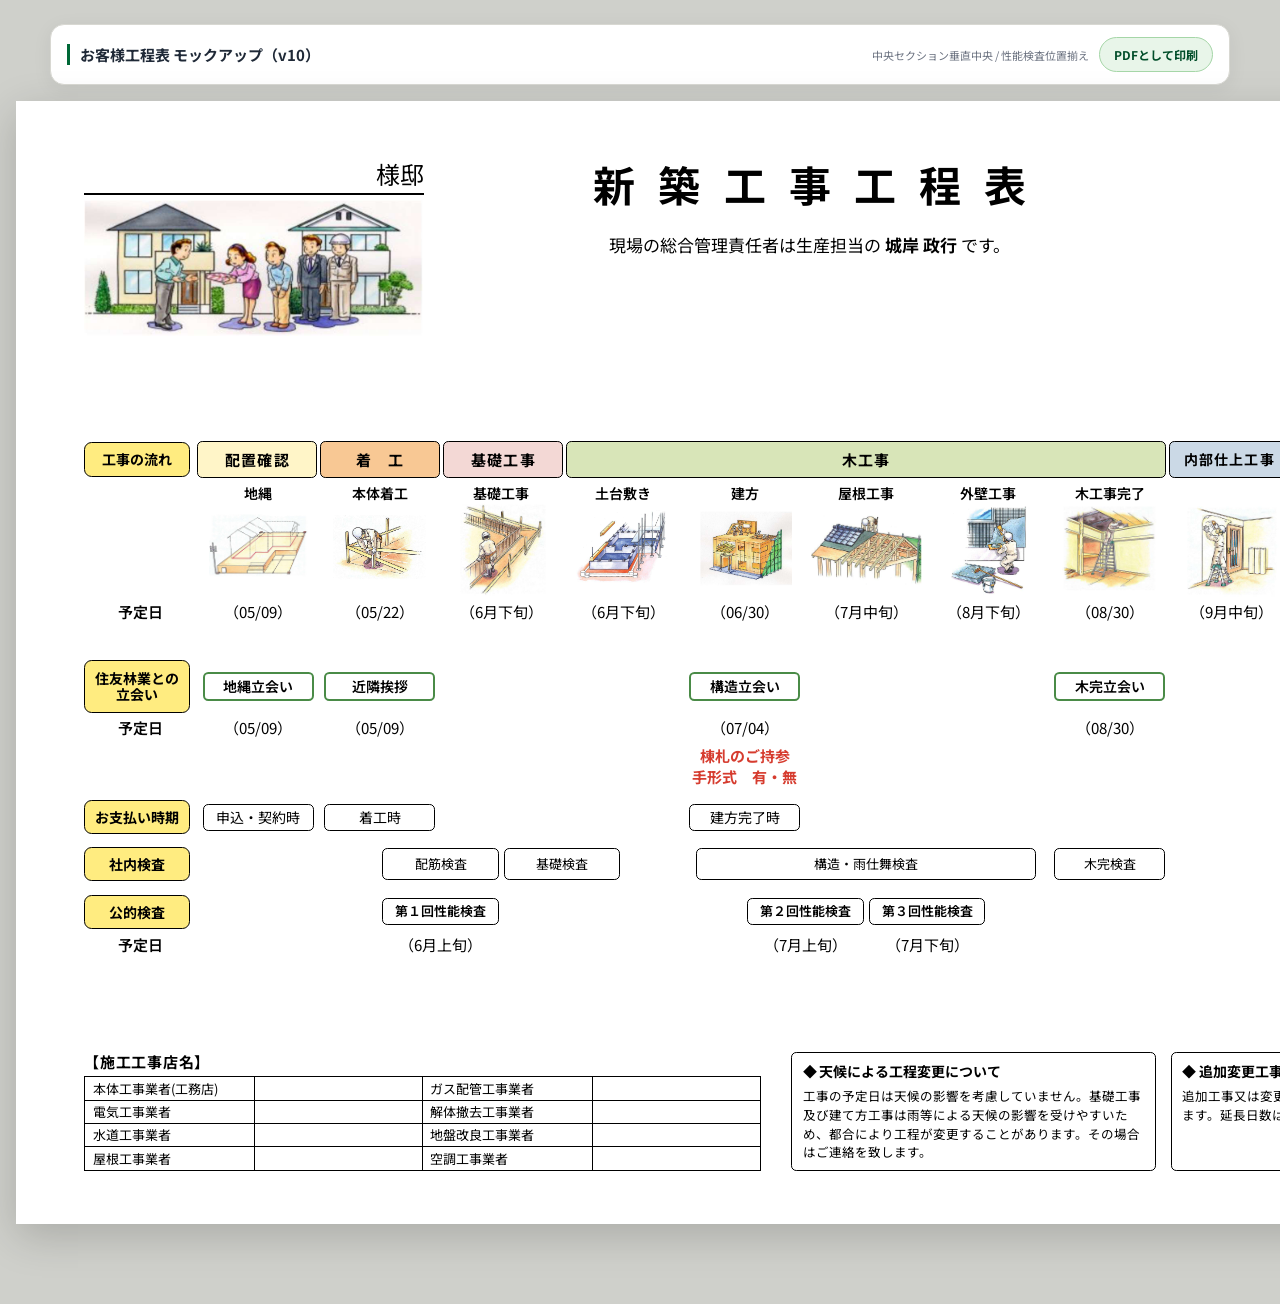
==== mockup-customer-schedule.html @ 592bda49 "feat: お客様工程表作成ツールを追加 - 物件選択 + 業者8業種（プルダウン + 直接入力 + 空欄OK + 業者マスタ管理） - お支払い時期・特殊メッセージのラベル/位置/表示の動的編集 -" ====
<!DOCTYPE html>
<html lang="ja">
<head>
<meta charset="UTF-8">
<meta name="viewport" content="width=device-width, initial-scale=1.0">
<title>お客様工程表 モックアップ — m's hub</title>
<link href="https://fonts.googleapis.com/css2?family=Noto+Sans+JP:wght@400;500;600;700;800&display=swap" rel="stylesheet">
<style>
  *, *::before, *::after { box-sizing: border-box; margin: 0; padding: 0; }

  :root {
    --c1: #fff5c8;
    --c2: #f8c894;
    --c3: #f3d8d5;
    --c4: #d8e5b8;
    --c5: #cbd9e6;
    --c6: #d8d3e0;
    --c7: #f3d8d5;

    --label-yellow: #ffec80;
    --green-frame: #4a8b47;
    --red-msg: #d63c2f;

    --ff-go: 'Hiragino Kaku Gothic ProN', 'Yu Gothic', 'YuGothic', 'Noto Sans JP', 'MS PGothic', sans-serif;
  }

  body {
    font-family: var(--ff-go);
    background: #cfd0cb;
    color: #000;
    min-height: 100vh;
    padding: 24px 16px 80px;
    -webkit-font-smoothing: antialiased;
  }
  .toolbar {
    max-width: 1180px; margin: 0 auto 16px;
    display: flex; gap: 10px; align-items: center;
    background: #fff; padding: 12px 16px;
    border: 1.5px solid #d8d8d2;
    border-radius: 14px;
    box-shadow: 0 4px 20px rgba(15,25,20,0.06);
  }
  .toolbar-title {
    font-size: 15px; font-weight: 700; color: #1f2937;
    border-left: 3px solid #006837; padding-left: 10px;
  }
  .toolbar-meta { font-size: 11px; color: #6b7280; margin-left: auto; }
  .toolbar button {
    font-family: var(--ff-go); font-size: 12px; font-weight: 700;
    padding: 8px 14px; border-radius: 999px;
    background: #e8f5e9; color: #004d29;
    border: 1.5px solid #a5d6a7; cursor: pointer;
  }

  /* A3 横（420×297mm）— 内部要素もA3に最適化（A4 v10 比 約1.4倍） */
  .page {
    width: 420mm;
    height: 297mm;
    margin: 0 auto;
    background: #fff;
    box-shadow: 0 12px 40px rgba(0,0,0,0.18);
    padding: 14mm 18mm;
    color: #000;
    font-size: 14px;
    line-height: 1.3;
    display: flex;
    flex-direction: column;
  }

  /* ---------- ヘッダー（固定）— 左右対称化 ---------- */
  .head {
    flex-shrink: 0;
    display: grid;
    grid-template-columns: 95mm 1fr 95mm;
    column-gap: 5mm;
    align-items: start;
    height: 50mm;
  }
  .head-l { display: flex; flex-direction: column; align-items: flex-start; }
  .prop-name {
    display: flex;
    align-items: baseline;
    font-family: var(--ff-go);
    font-size: 24px;
    font-weight: 400;
    width: 90mm;
    margin: 2mm 0 0 0;
    padding-bottom: 1.4mm;
    border-bottom: 0.6mm solid #000;
    line-height: 1.1;
  }
  .prop-name .blank { flex: 1; }
  .head-fam { width: 95mm; height: 36mm; margin-top: 1.4mm; overflow: hidden; }
  .head-fam img { width: 100%; height: 100%; object-fit: contain; object-position: left center; }

  .head-c { text-align: center; padding-top: 0; }
  .head-title {
    font-family: var(--ff-go);
    font-size: 42px;
    font-weight: 700;
    letter-spacing: 0.55em;
    color: #000;
    line-height: 1.1;
    padding: 2mm 0 0 0.55em;
    white-space: nowrap;
  }
  .head-resp { margin-top: 7mm; font-size: 17px; }
  .head-resp strong { font-weight: 700; }

  .head-r { text-align: right; font-size: 14px; line-height: 1.5; padding-top: 0.7mm; }
  .head-r-logo { display: flex; justify-content: flex-end; align-items: center; margin-bottom: 1.4mm; }
  .head-r-logo img { height: 7mm; width: auto; display: block; }
  .head-r-branch { font-size: 15px; font-weight: 500; margin-bottom: 0.4mm; }
  .head-r-addr { font-size: 13px; line-height: 1.45; }
  .head-person { margin-top: 3.5mm; font-size: 16px; font-weight: 700; }

  /* ---------- 中央セクション（垂直中央寄せで上下バランス） ---------- */
  .middle {
    flex: 1;
    min-height: 0;
    display: flex;
    flex-direction: column;
    justify-content: center;
    padding: 4mm 0;
  }

  /* 12カラム */
  .row12 {
    display: grid;
    grid-template-columns: 30mm repeat(11, 1fr);
    align-items: center;
  }
  .row12 > * { grid-row: 1; }

  .lbl {
    background: var(--label-yellow);
    border: 0.4mm solid #000;
    border-radius: 2mm;
    font-family: var(--ff-go);
    font-size: 14px; font-weight: 700;
    text-align: center;
    line-height: 1.15;
    padding: 0.7mm 0.7mm;
    height: 9mm;
    width: 28mm;
    display: flex; align-items: center; justify-content: center;
    grid-column: 1;
  }
  .lbl-2line {
    height: 14mm;
    flex-direction: column;
    font-size: 14px;
  }
  .lbl-text {
    font-size: 15px; font-weight: 600; text-align: center;
    grid-column: 1;
  }

  /* 工事の流れ */
  .flow-row { margin-top: 0; }
  .flow-bar {
    grid-column: 2 / 13;
    display: grid;
    grid-template-columns: 1fr 1fr 1fr 5fr 1fr 1fr 1fr;
    column-gap: 0.8mm;
    height: 10mm;
  }
  .flow-seg {
    display: flex; align-items: center; justify-content: center;
    font-family: var(--ff-go);
    font-size: 15px; font-weight: 700;
    letter-spacing: 0.08em;
    border: 0.4mm solid #000;
    border-radius: 1.4mm;
  }
  .flow-seg.s1 { background: var(--c1); }
  .flow-seg.s2 { background: var(--c2); }
  .flow-seg.s3 { background: var(--c3); }
  .flow-seg.s4 { background: var(--c4); }
  .flow-seg.s5 { background: var(--c5); font-size: 14px; }
  .flow-seg.s6 { background: var(--c6); }
  .flow-seg.s7 { background: var(--c7); }

  /* 11工程 */
  .steps-row { margin-top: 2mm; }
  .step-name-cell { text-align: center; font-size: 14px; font-weight: 600; line-height: 1; }

  .illus-row { margin-top: 0.7mm; height: 25mm; }
  .illus-cell {
    height: 25mm;
    display: flex; align-items: center; justify-content: center;
    padding: 0 1.4mm;
  }
  .illus-cell img { max-width: 100%; max-height: 100%; object-fit: contain; }

  .dates-row { margin-top: 1.4mm; }
  .dates-row .date { text-align: center; font-size: 15px; padding: 0; line-height: 1.2; }

  /* 立会い 名前 */
  .ta-name-row { margin-top: 10mm; align-items: center; }
  .ta-cell { display: flex; align-items: center; justify-content: center; padding: 0 1.4mm; }
  .ta-box {
    border: 0.6mm solid var(--green-frame);
    background: #fff;
    width: 100%;
    text-align: center;
    font-size: 14px; font-weight: 600;
    padding: 1.1mm 0.7mm;
    border-radius: 1.4mm;
    line-height: 1.2;
  }

  /* 立会い 予定日（プレーンテキスト） */
  .ta-date-row { margin-top: 1.4mm; align-items: center; }
  .ta-date-cell { text-align: center; font-size: 15px; padding: 0; line-height: 1.2; }

  /* 棟札のご持参 + 手形式 — 動的位置（grid-column はインラインで指定） */
  .red-row { margin-top: 2mm; }
  .red-msg {
    text-align: center;
    color: var(--red-msg);
    font-weight: 700;
    font-size: 15px;
    line-height: 1.4;
  }

  /* お支払い時期 */
  .pay-row { margin-top: 3.5mm; }
  .pay-cell { display: flex; align-items: center; justify-content: center; padding: 0 1.4mm; }
  .pay-box {
    border: 0.4mm solid #000;
    background: #fff;
    text-align: center;
    font-size: 14px;
    padding: 1.1mm 0.7mm;
    width: 100%;
    border-radius: 1.4mm;
    line-height: 1.2;
  }
  .pay-cell.between-11-12 {
    grid-column: 11 / 13;
    justify-content: center;
  }
  .pay-cell.between-11-12 .pay-box { width: 50%; }

  /* 社内検査 */
  .insp-in-row { margin-top: 3.5mm; }
  .insp-cell { display: flex; align-items: center; justify-content: center; padding: 0 1.4mm; }
  .insp-box {
    border: 0.4mm solid #000;
    background: #fff;
    text-align: center;
    font-size: 13px;
    padding: 0.7mm 0.7mm;
    width: 100%;
    border-radius: 1.4mm;
    line-height: 1.1;
    min-height: 8.5mm;
    display: flex; align-items: center; justify-content: center;
  }
  .insp-cell.between-3-4 { grid-column: 3 / 5; justify-content: center; }
  .insp-cell.between-3-4 .insp-box,
  .insp-cell.between-3-4 .pub-box { width: 50%; }
  .insp-cell.between-4-5 { grid-column: 4 / 6; justify-content: center; }
  .insp-cell.between-4-5 .insp-box { width: 50%; }
  .insp-cell.between-6-7 { grid-column: 6 / 8; justify-content: center; }
  .insp-cell.between-6-7 .pub-box { width: 50%; }
  .insp-cell.between-7-8 { grid-column: 7 / 9; justify-content: center; }
  .insp-cell.between-7-8 .pub-box { width: 50%; }
  .insp-cell.span-6-9 { grid-column: 6 / 9; justify-content: center; }
  .insp-cell.span-6-9 .insp-box { width: 96%; }

  /* 公的検査 */
  .insp-pub-row { margin-top: 3.5mm; }
  .pub-box {
    border: 0.4mm solid #000;
    background: #fff;
    text-align: center;
    font-size: 13px; font-weight: 600;
    padding: 1.1mm 0.6mm;
    width: 100%;
    border-radius: 1.4mm;
  }

  .pub-dates-row { margin-top: 1.7mm; }
  .pub-date {
    text-align: center;
    font-size: 15px;
    padding: 0;
    line-height: 1.2;
  }
  .pub-date.between-3-4 { grid-column: 3 / 5; }
  .pub-date.between-6-7 { grid-column: 6 / 8; }
  .pub-date.between-7-8 { grid-column: 7 / 9; }

  /* ---------- フッター（固定） ---------- */
  .foot {
    flex-shrink: 0;
    display: grid;
    grid-template-columns: 1fr 1.1fr;
    gap: 8mm;
    align-items: stretch;
  }
  .vendors-wrap { display: flex; flex-direction: column; gap: 1.2mm; }
  .vendors-title { font-size: 15px; font-weight: 700; letter-spacing: 0.05em; }
  .vendors {
    display: grid;
    grid-template-columns: 45mm 1fr 45mm 1fr;
    border-top: 0.4mm solid #000;
    border-left: 0.4mm solid #000;
    flex: 1;
  }
  .vendors > div {
    padding: 0.7mm 2mm;
    border-right: 0.4mm solid #000;
    border-bottom: 0.4mm solid #000;
    font-size: 13px;
    display: flex; align-items: center;
    background: #fff;
    line-height: 1.2;
    min-height: 6mm;
  }

  .notes {
    display: grid;
    grid-template-columns: 1fr 1fr;
    gap: 4mm;
    font-size: 12.5px;
    line-height: 1.5;
  }
  .notes > div {
    border: 0.4mm solid #000;
    border-radius: 1.4mm;
    padding: 2mm 2.8mm;
    background: #fff;
    display: flex;
    flex-direction: column;
  }
  .notes h4 {
    font-size: 14px; font-weight: 700;
    color: #000; margin-bottom: 1.4mm;
  }
  .notes h4::before { content: '◆'; margin-right: 0.7mm; }

  /* テンプレート埋め込みモード（iframe / ?embed=1） */
  body.embed {
    padding: 0;
    background: transparent;
    min-height: auto;
  }
  body.embed .toolbar { display: none; }
  body.embed .page-wrap {
    transform: scale(calc(100vw / 1590px));
    transform-origin: top left;
  }
  body.embed .page { box-shadow: none; margin: 0; }

  /* 印刷モード（?print=1）— 縮小せずA3原寸でレンダリング */
  body.print-mode { padding: 0; background: #fff; }
  body.print-mode .toolbar { display: none; }
  body.print-mode .page-wrap { transform: none !important; }
  body.print-mode .page { box-shadow: none; margin: 0; }

  .msg-line { display: block; }
  .msg-line.hidden { display: none !important; }
  .pay-box.hidden { visibility: hidden; }

  /* 印刷 */
  @page { size: A3 landscape; margin: 0; }
  @media print {
    body { background: #fff; padding: 0; }
    .toolbar { display: none; }
    .page { box-shadow: none; margin: 0; }
    .page-wrap { transform: none !important; }
  }

  @media (max-width: 1700px) {
    body:not(.embed):not(.print-mode) .page-wrap {
      transform-origin: top center;
      transform: scale(min(calc((100vw - 32px) / 1590px), 1));
    }
  }
</style>
</head>
<body>

<div class="toolbar">
  <span class="toolbar-title">お客様工程表 モックアップ（v10）</span>
  <span class="toolbar-meta">中央セクション垂直中央 / 性能検査位置揃え</span>
  <button onclick="window.print()">PDFとして印刷</button>
</div>

<div class="page-wrap">
<div class="page">

  <!-- ============ ヘッダー ============ -->
  <div class="head">
    <div class="head-l">
      <div class="prop-name"><span id="prop-surname"></span><span class="blank">&nbsp;</span>様邸</div>
      <div class="head-fam">
        <img src="assets/customer-schedule/00_kanseifamily.png" alt="完成家族">
      </div>
    </div>
    <div class="head-c">
      <div class="head-title">新築工事工程表</div>
      <div class="head-resp">現場の総合管理責任者は生産担当の <strong>城岸 政行</strong> です。</div>
    </div>
    <div class="head-r">
      <div class="head-r-logo">
        <img src="assets/customer-schedule/_logo_sumitomo.png" alt="住友林業株式会社">
      </div>
      <div class="head-r-branch">岐阜支店</div>
      <div class="head-r-addr">〒500-8842 岐阜県岐阜市金町6-6</div>
      <div class="head-r-addr">ニッセイ岐阜ビル11階</div>
      <div class="head-r-addr">TEL：058-267-7711　FAX：058-267-7715</div>
      <div class="head-person">生産担当：城岸 政行</div>
    </div>
  </div>

  <!-- ============ 中央セクション（工事の流れ〜公的検査） ============ -->
  <div class="middle">

    <!-- 工事の流れ -->
    <div class="row12 flow-row">
      <div class="lbl">工事の流れ</div>
      <div class="flow-bar">
        <div class="flow-seg s1">配置確認</div>
        <div class="flow-seg s2">着　工</div>
        <div class="flow-seg s3">基礎工事</div>
        <div class="flow-seg s4">木工事</div>
        <div class="flow-seg s5">内部仕上工事</div>
        <div class="flow-seg s6">竣　工</div>
        <div class="flow-seg s7">お引渡し</div>
      </div>
    </div>

    <!-- 11工程 名前 -->
    <div class="row12 steps-row">
      <div></div>
      <div class="step-name-cell">地縄</div>
      <div class="step-name-cell">本体着工</div>
      <div class="step-name-cell">基礎工事</div>
      <div class="step-name-cell">土台敷き</div>
      <div class="step-name-cell">建方</div>
      <div class="step-name-cell">屋根工事</div>
      <div class="step-name-cell">外壁工事</div>
      <div class="step-name-cell">木工事完了</div>
      <div class="step-name-cell">　</div>
      <div class="step-name-cell">　</div>
      <div class="step-name-cell">　</div>
    </div>

    <!-- イラスト -->
    <div class="row12 illus-row">
      <div></div>
      <div class="illus-cell"><img src="assets/customer-schedule/01_jinawa.png"></div>
      <div class="illus-cell"><img src="assets/customer-schedule/02_chakkou.png"></div>
      <div class="illus-cell"><img src="assets/customer-schedule/03_kiso.png"></div>
      <div class="illus-cell"><img src="assets/customer-schedule/04_dodai.png"></div>
      <div class="illus-cell"><img src="assets/customer-schedule/05_tatekata.png"></div>
      <div class="illus-cell"><img src="assets/customer-schedule/06_yane.png"></div>
      <div class="illus-cell"><img src="assets/customer-schedule/07_gaiheki.png"></div>
      <div class="illus-cell"><img src="assets/customer-schedule/08_mokkan.png"></div>
      <div class="illus-cell"><img src="assets/customer-schedule/09_naibu.png"></div>
      <div class="illus-cell"><img src="assets/customer-schedule/10_shunkou.png"></div>
      <div class="illus-cell"><img src="assets/customer-schedule/11_hikiwatashi.png"></div>
    </div>

    <!-- 予定日（11工程） -->
    <div class="row12 dates-row">
      <div class="lbl-text">予定日</div>
      <div class="date" id="d-jinawa">（05/09）</div>
      <div class="date" id="d-chakkou">（05/22）</div>
      <div class="date" id="d-kiso">（6月下旬）</div>
      <div class="date" id="d-dodai">（6月下旬）</div>
      <div class="date" id="d-tatekata">（06/30）</div>
      <div class="date" id="d-yane">（7月中旬）</div>
      <div class="date" id="d-gaiheki">（8月下旬）</div>
      <div class="date" id="d-mokkan">（08/30）</div>
      <div class="date" id="d-naibu">（9月中旬）</div>
      <div class="date" id="d-shunkou">（09/15）</div>
      <div class="date" id="d-hikiwatashi">（10/03）</div>
    </div>

    <!-- 住友林業との立会い 名前 -->
    <div class="row12 ta-name-row">
      <div class="lbl lbl-2line">住友林業との<br>立会い</div>
      <div class="ta-cell"><div class="ta-box">地縄立会い</div></div>
      <div class="ta-cell"><div class="ta-box">近隣挨拶</div></div>
      <div class="ta-cell"></div>
      <div class="ta-cell"></div>
      <div class="ta-cell"><div class="ta-box">構造立会い</div></div>
      <div class="ta-cell"></div>
      <div class="ta-cell"></div>
      <div class="ta-cell"><div class="ta-box">木完立会い</div></div>
      <div class="ta-cell"></div>
      <div class="ta-cell"><div class="ta-box">竣工立会い</div></div>
      <div class="ta-cell"></div>
    </div>

    <!-- 立会い 予定日（プレーンテキストラベル） -->
    <div class="row12 ta-date-row">
      <div class="lbl-text">予定日</div>
      <div class="ta-date-cell" id="ta-jinawa">（05/09）</div>
      <div class="ta-date-cell" id="ta-kinjo">（05/09）</div>
      <div class="ta-date-cell"></div>
      <div class="ta-date-cell"></div>
      <div class="ta-date-cell" id="ta-kouzou">（07/04）</div>
      <div class="ta-date-cell"></div>
      <div class="ta-date-cell"></div>
      <div class="ta-date-cell" id="ta-mokkan">（08/30）</div>
      <div class="ta-date-cell"></div>
      <div class="ta-date-cell" id="ta-shunkou">（09/20）</div>
      <div class="ta-date-cell"></div>
    </div>

    <!-- 特殊メッセージ（動的レンダリング） -->
    <div class="row12 red-row" id="redRow">
      <div></div>
    </div>

    <!-- お支払い時期（動的レンダリング） -->
    <div class="row12 pay-row" id="payRow">
      <div class="lbl">お支払い時期</div>
    </div>

    <!-- 社内検査 -->
    <div class="row12 insp-in-row">
      <div class="lbl">社内検査</div>
      <div class="insp-cell between-3-4"><div class="insp-box">配筋検査</div></div>
      <div class="insp-cell between-4-5"><div class="insp-box">基礎検査</div></div>
      <div class="insp-cell span-6-9"><div class="insp-box">構造・雨仕舞検査</div></div>
      <div class="insp-cell" style="grid-column: 9;"><div class="insp-box">木完検査</div></div>
      <div class="insp-cell" style="grid-column: 11;"><div class="insp-box">竣工検査</div></div>
    </div>

    <!-- 公的検査 -->
    <div class="row12 insp-pub-row">
      <div class="lbl">公的検査</div>
      <div class="insp-cell between-3-4"><div class="pub-box">第１回性能検査</div></div>
      <div class="insp-cell between-6-7"><div class="pub-box">第２回性能検査</div></div>
      <div class="insp-cell between-7-8"><div class="pub-box">第３回性能検査</div></div>
      <div class="insp-cell" style="grid-column: 11;"><div class="pub-box">第４回性能検査</div></div>
      <div class="insp-cell" style="grid-column: 12;"><div class="pub-box">完了検査</div></div>
    </div>

    <!-- 公的検査 予定日 -->
    <div class="row12 pub-dates-row">
      <div class="lbl-text">予定日</div>
      <div class="pub-date between-3-4" id="pd-1">（6月上旬）</div>
      <div class="pub-date between-6-7" id="pd-2">（7月上旬）</div>
      <div class="pub-date between-7-8" id="pd-3">（7月下旬）</div>
      <div class="pub-date" style="grid-column: 11;" id="pd-4">（09/15）</div>
      <div class="pub-date" style="grid-column: 12;" id="pd-completion">（09/15）</div>
    </div>

  </div>
  <!-- /middle -->

  <!-- ============ フッター ============ -->
  <div class="foot">
    <div class="vendors-wrap">
      <div class="vendors-title">【施工工事店名】</div>
      <div class="vendors">
        <div>本体工事業者(工務店)</div>
        <div id="vendor-main"></div>
        <div>ガス配管工事業者</div>
        <div id="vendor-gas"></div>

        <div>電気工事業者</div>
        <div id="vendor-electric"></div>
        <div>解体撤去工事業者</div>
        <div id="vendor-demo"></div>

        <div>水道工事業者</div>
        <div id="vendor-water"></div>
        <div>地盤改良工事業者</div>
        <div id="vendor-ground"></div>

        <div>屋根工事業者</div>
        <div id="vendor-roof"></div>
        <div>空調工事業者</div>
        <div id="vendor-aircon"></div>
      </div>
    </div>

    <div class="notes">
      <div>
        <h4>天候による工程変更について</h4>
        <div>工事の予定日は天候の影響を考慮していません。基礎工事及び建て方工事は雨等による天候の影響を受けやすいため、都合により工程が変更することがあります。その場合はご連絡を致します。</div>
      </div>
      <div>
        <h4>追加変更工事による工期延長</h4>
        <div>追加工事又は変更工事により工期が延長する場合がございます。延長日数は事前にご説明を致します。</div>
      </div>
    </div>
  </div>

</div>
</div>

<script>
// ================================================================
// 埋め込みモード（iframe / ?embed=1）— ツール画面のプレビューに使う
// ================================================================
(function() {
  const embedded = (window !== window.top) || /(?:^|[?&])embed=1(?:$|&)/.test(location.search);
  if (embedded) document.body.classList.add('embed');
  if (/(?:^|[?&])print=1(?:$|&)/.test(location.search)) {
    document.body.classList.add('print-mode');
  }
})();

// ================================================================
// applyData(data) — 親ウィンドウから呼ばれてDOMを更新
// data = {
//   surname: '山田',
//   vendors: { main: '...', electric: '...', water: '...', roof: '...',
//              gas: '...', demo: '...', ground: '...', aircon: '...' },
//   payments: { apply: bool, start: bool, frame: bool, done: bool },
//   messages: { munafuda: bool, tegata: bool }
// }
// ================================================================
function applyData(data) {
  if (!data || typeof data !== 'object') return;

  // 物件名（苗字）
  if (data.surname !== undefined) {
    const el = document.getElementById('prop-surname');
    if (el) el.textContent = data.surname || '';
  }

  // 業者
  if (data.vendors && typeof data.vendors === 'object') {
    ['main','electric','water','roof','gas','demo','ground','aircon'].forEach(k => {
      const el = document.getElementById('vendor-' + k);
      if (el && data.vendors[k] !== undefined) el.textContent = data.vendors[k] || '';
    });
  }

  // お支払い時期（配列形式：ラベル/位置/表示の編集可）
  if (Array.isArray(data.payments)) {
    renderPayments(data.payments);
  }

  // 特殊メッセージ（配列形式：テキスト/位置/表示の編集可）
  if (Array.isArray(data.messages)) {
    renderMessages(data.messages);
  }

  // 工程予定日（11個）
  if (data.workDates && typeof data.workDates === 'object') {
    ['jinawa','chakkou','kiso','dodai','tatekata','yane','gaiheki','mokkan','naibu','shunkou','hikiwatashi'].forEach(k => {
      const el = document.getElementById('d-' + k);
      if (el && data.workDates[k] !== undefined) el.textContent = data.workDates[k] || '';
    });
  }

  // 立会い予定日（5個）
  if (data.meetingDates && typeof data.meetingDates === 'object') {
    ['jinawa','kinjo','kouzou','mokkan','shunkou'].forEach(k => {
      const el = document.getElementById('ta-' + k);
      if (el && data.meetingDates[k] !== undefined) el.textContent = data.meetingDates[k] || '';
    });
  }

  // 公的検査予定日（5個）
  if (data.publicInspDates && typeof data.publicInspDates === 'object') {
    ['1','2','3','4','completion'].forEach(k => {
      const el = document.getElementById('pd-' + k);
      if (el && data.publicInspDates[k] !== undefined) el.textContent = data.publicInspDates[k] || '';
    });
  }
}
window.applyData = applyData;

// ================================================================
// お支払い・特殊メッセージの動的レンダリング
// 位置仕様：1=地縄, 2=本体着工, ... 11=お引渡し
//          1.5=地縄〜本体着工の中間, ... 10.5=竣工〜お引渡しの中間
// ================================================================
function applyPositionStyle(el, position) {
  const num = parseFloat(position);
  if (Number.isInteger(num)) {
    // 単一列：step N → grid col (N+1)
    el.style.gridColumn = String(num + 1);
  } else {
    // 中間：境界の前後 2 列にスパン → 中央寄せ
    const start = Math.floor(num);
    el.style.gridColumn = `${start + 1} / ${start + 3}`;
    el.style.justifyContent = 'center';
  }
}

function renderPayments(items) {
  const row = document.getElementById('payRow');
  if (!row) return;
  row.querySelectorAll('.pay-cell').forEach(el => el.remove());
  if (!Array.isArray(items)) return;
  items.forEach(item => {
    if (!item || item.shown === false || !item.label) return;
    const cell = document.createElement('div');
    cell.className = 'pay-cell';
    applyPositionStyle(cell, item.position);
    const box = document.createElement('div');
    box.className = 'pay-box';
    box.textContent = item.label;
    if (!Number.isInteger(parseFloat(item.position))) box.style.width = '50%';
    cell.appendChild(box);
    row.appendChild(cell);
  });
}

function renderMessages(items) {
  const row = document.getElementById('redRow');
  if (!row) return;
  row.querySelectorAll('.red-msg').forEach(el => el.remove());
  if (!Array.isArray(items)) return;
  // 同位置のメッセージは1つの容器にまとめて積み上げ
  const byPos = {};
  items.forEach(item => {
    if (!item || item.shown === false || !item.text) return;
    const key = String(item.position);
    if (!byPos[key]) byPos[key] = [];
    byPos[key].push(item);
  });
  Object.keys(byPos).forEach(posKey => {
    const container = document.createElement('div');
    container.className = 'red-msg';
    applyPositionStyle(container, parseFloat(posKey));
    byPos[posKey].forEach(item => {
      const span = document.createElement('span');
      span.className = 'msg-line';
      span.textContent = item.text;
      container.appendChild(span);
    });
    row.appendChild(container);
  });
}

// 標準デフォルト（スタンドアロン表示用）
const DEFAULT_PAYMENTS_TPL = [
  { label: '申込・契約時', position: 1,    shown: true },
  { label: '着工時',       position: 2,    shown: true },
  { label: '建方完了時',   position: 5,    shown: true },
  { label: '完成時',       position: 10.5, shown: true },
];
const DEFAULT_MESSAGES_TPL = [
  { text: '棟札のご持参',     position: 5, shown: true },
  { text: '手形式　有・無',   position: 5, shown: true },
];

document.addEventListener('DOMContentLoaded', () => {
  renderPayments(DEFAULT_PAYMENTS_TPL);
  renderMessages(DEFAULT_MESSAGES_TPL);
});

// postMessage 経由でも更新可能
window.addEventListener('message', e => {
  if (e.data && e.data.type === 'applyData') applyData(e.data.data);
});

// 埋め込み時、親に「準備OK」を通知（ツール側でロード完了を待つ用）
if (window !== window.top) {
  window.addEventListener('DOMContentLoaded', () => {
    window.parent.postMessage({ type: 'previewReady' }, '*');
  });
}
</script>

</body>
</html>
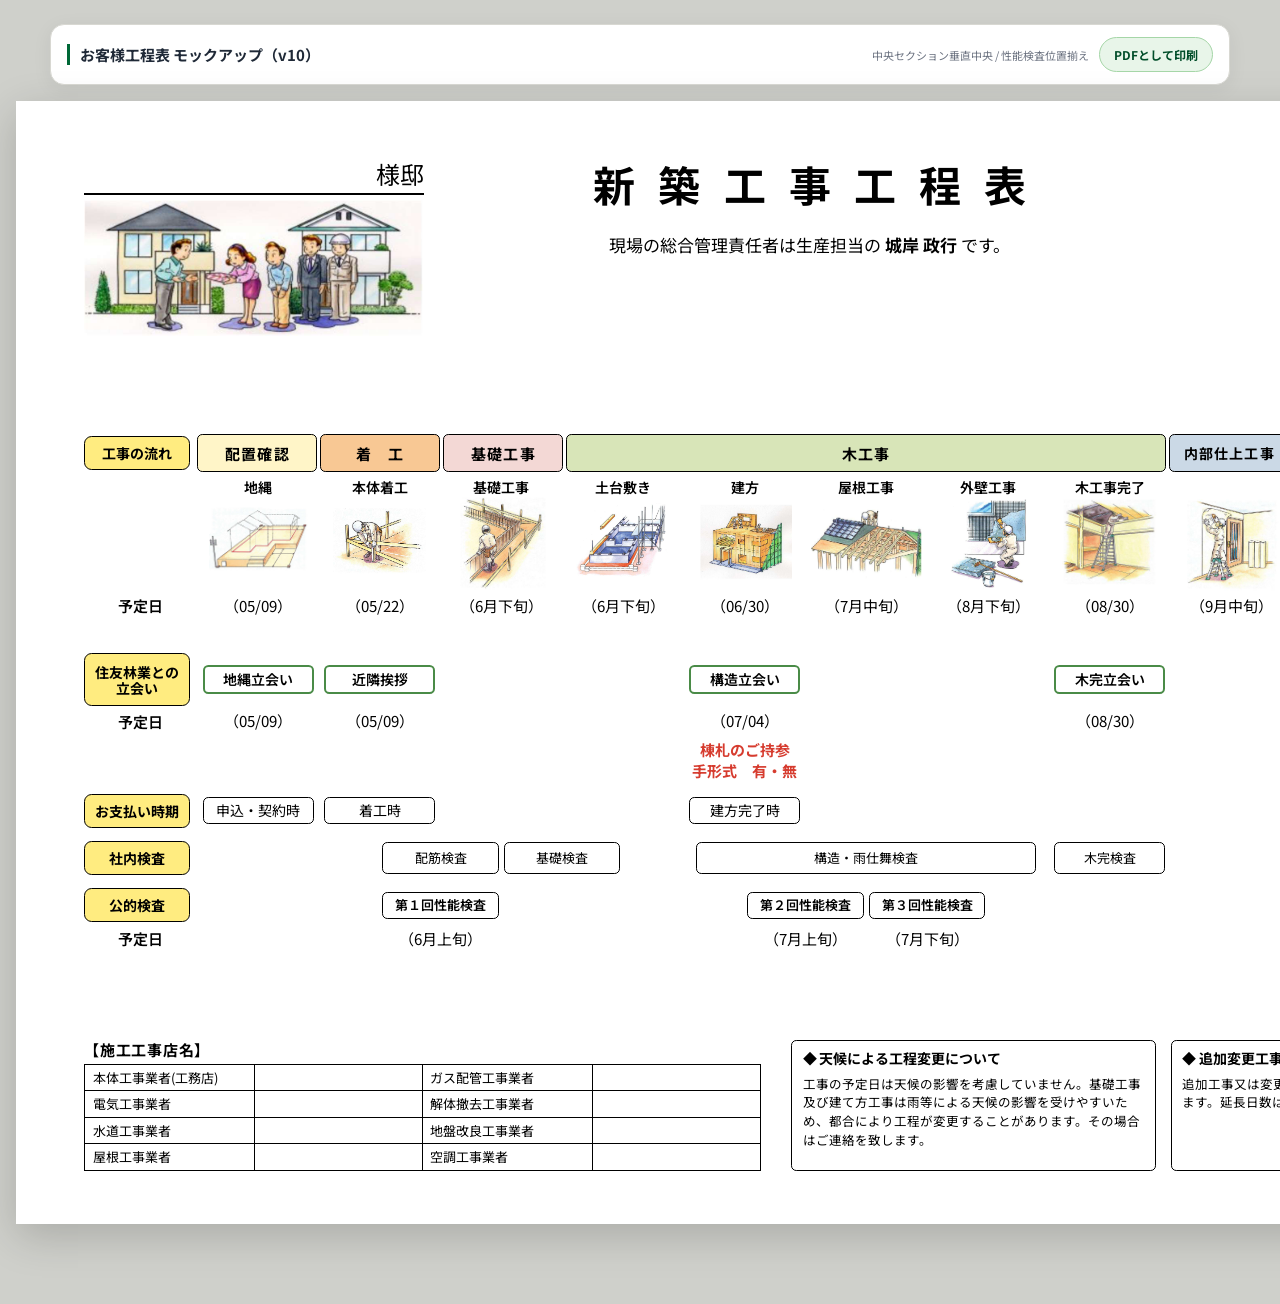
==== commit 543bc9e4: "fix: お客様工程表の細かい不具合修正 - 業者登録のIME変換Enterで誤登録 → isComposing/229 ガード追加 - 苗字抽出を「山田T様」「山田Ｔ」「山田様邸T」など全角・様・邸" ====
--- a/mockup-customer-schedule.html
+++ b/mockup-customer-schedule.html
@@ -318,8 +318,12 @@
     display: flex; align-items: center;
     background: #fff;
     line-height: 1.2;
-    min-height: 6mm;
-  }
+    height: 7mm;                /* 固定高さ：長い業者名でも改行で表が変形しない */
+    overflow: hidden;
+    white-space: nowrap;
+    text-overflow: ellipsis;
+  }
+  .vendors > div > * { min-width: 0; }
 
   .notes {
     display: grid;
@@ -347,6 +351,9 @@
     padding: 0;
     background: transparent;
     min-height: auto;
+    overflow: hidden;          /* スケール変換でレイアウト幅が残るためスクロール抑止 */
+    width: 100vw;
+    height: 100vh;
   }
   body.embed .toolbar { display: none; }
   body.embed .page-wrap {
